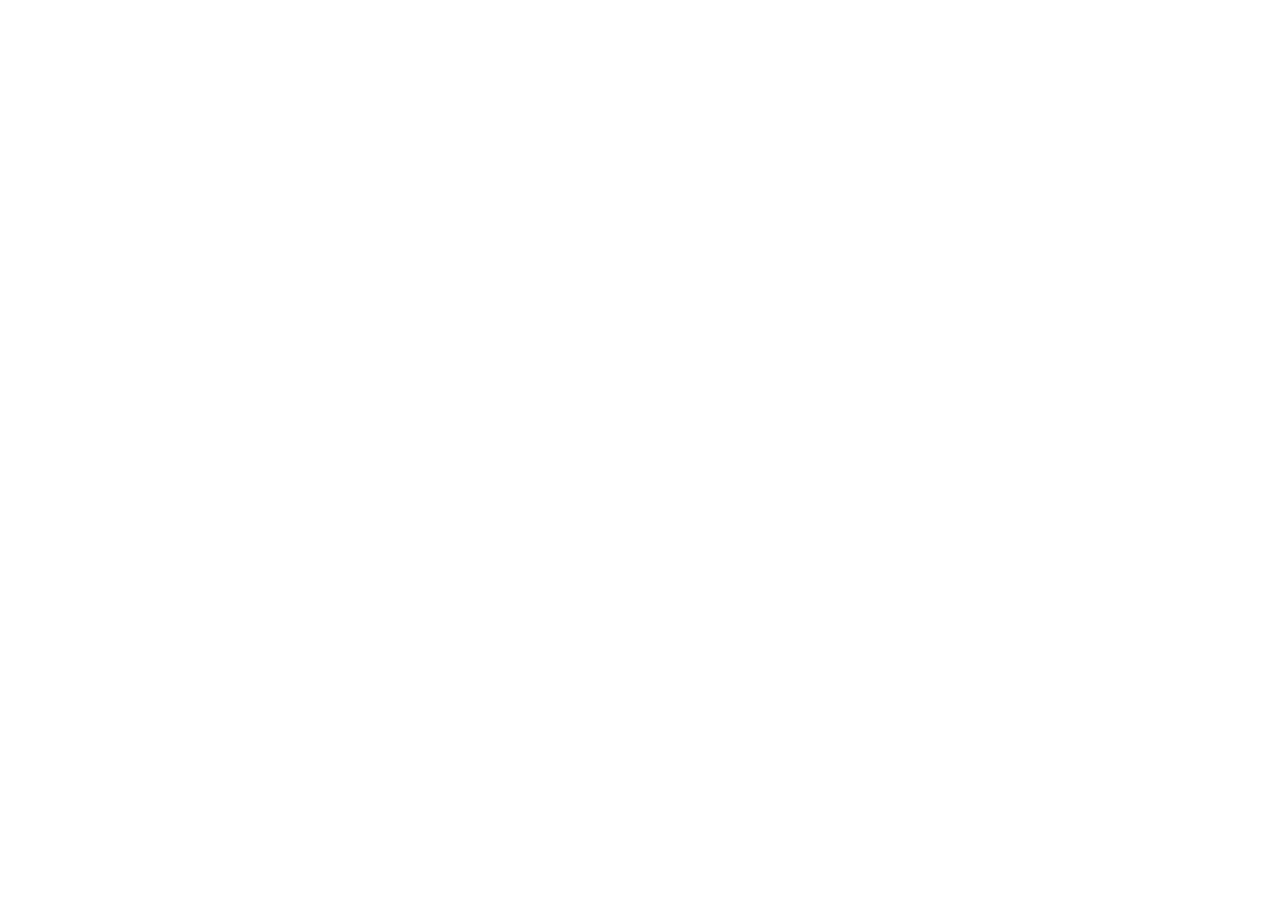
==== index.html @ 0422218f "Updates" ====
<!doctype html><html lang="en" translate="no" class="notranslate"><head><meta charset="utf-8"><meta name="viewport" content="minimum-scale=1,initial-scale=1,width=device-width"><meta name="theme-color" content="#000000"><meta name="google" content="notranslate"><meta name="mobile-web-app-capable" content="yes"><meta name="apple-mobile-web-app-capable" content="yes"><meta name="apple-mobile-web-app-status-bar-style" content="default"><link rel="manifest" href="./manifest.json"><link rel="icon shortcut" href="./favicon.ico"><link rel="apple-touch-icon" sizes="40x40" href="./appIcon/40.png"><link rel="apple-touch-icon" sizes="58x58" href="./appIcon/58.png"><link rel="apple-touch-icon" sizes="60x60" href="./appIcon/60.png"><link rel="apple-touch-icon" sizes="76x76" href="./appIcon/76.png"><link rel="apple-touch-icon" sizes="80x80" href="./appIcon/80.png"><link rel="apple-touch-icon" sizes="87x87" href="./appIcon/87.png"><link rel="apple-touch-icon" sizes="114x114" href="./appIcon/114.png"><link rel="apple-touch-icon" sizes="120x120" href="./appIcon/120.png"><link rel="apple-touch-icon" sizes="128x128" href="./appIcon/128.png"><link rel="apple-touch-icon" sizes="136x136" href="./appIcon/136.png"><link rel="apple-touch-icon" sizes="152x152" href="./appIcon/152.png"><link rel="apple-touch-icon" sizes="167x167" href="./appIcon/167.png"><link rel="apple-touch-icon" sizes="180x180" href="./appIcon/180.png"><link rel="apple-touch-icon" sizes="192x192" href="./appIcon/192.png"><link rel="apple-touch-icon" sizes="1024x1024" href="./appIcon/1024.png"><title>Atomic CRM</title><style>body{margin:0;padding:0;font-family:sans-serif}button,input,select,textarea,a{touch-action:manipulation}.loader-container{background-color:#fafafa;flex-direction:column;justify-content:center;align-items:center;display:flex;position:absolute;inset:0}.loader,.loader:before,.loader:after{border-radius:50%}.loader{color:#283593;text-indent:-99999em;width:10em;height:10em;margin:55px auto;font-size:11px;position:relative;transform:translateZ(0);box-shadow:inset 0 0 0 1em}.loader:before,.loader:after{content:"";position:absolute}.loader:before{transform-origin:5.2em 5.1em;background:#fafafa;border-radius:10.2em 0 0 10.2em;width:5.2em;height:10.2em;animation:2s 1.5s infinite load2;top:-.1em;left:-.1em}.loader:after{transform-origin:0 5.1em;background:#fafafa;border-radius:0 10.2em 10.2em 0;width:5.2em;height:10.2em;animation:2s infinite load2;top:-.1em;left:5.1em}@keyframes load2{0%{transform:rotate(0)}to{transform:rotate(360deg)}}</style><script type="module" crossorigin src="./assets/index-BXaLZfzZ.js"></script><link rel="stylesheet" crossorigin href="./assets/index-CeXigEhn.css"><script id="vite-plugin-pwa:register-sw" src="./registerSW.js"></script></head><body><div id="root"><div class="loader-container"><div class="loader">Loading...</div></div></div><noscript>You need to enable JavaScript to run this app.</noscript></body></html>
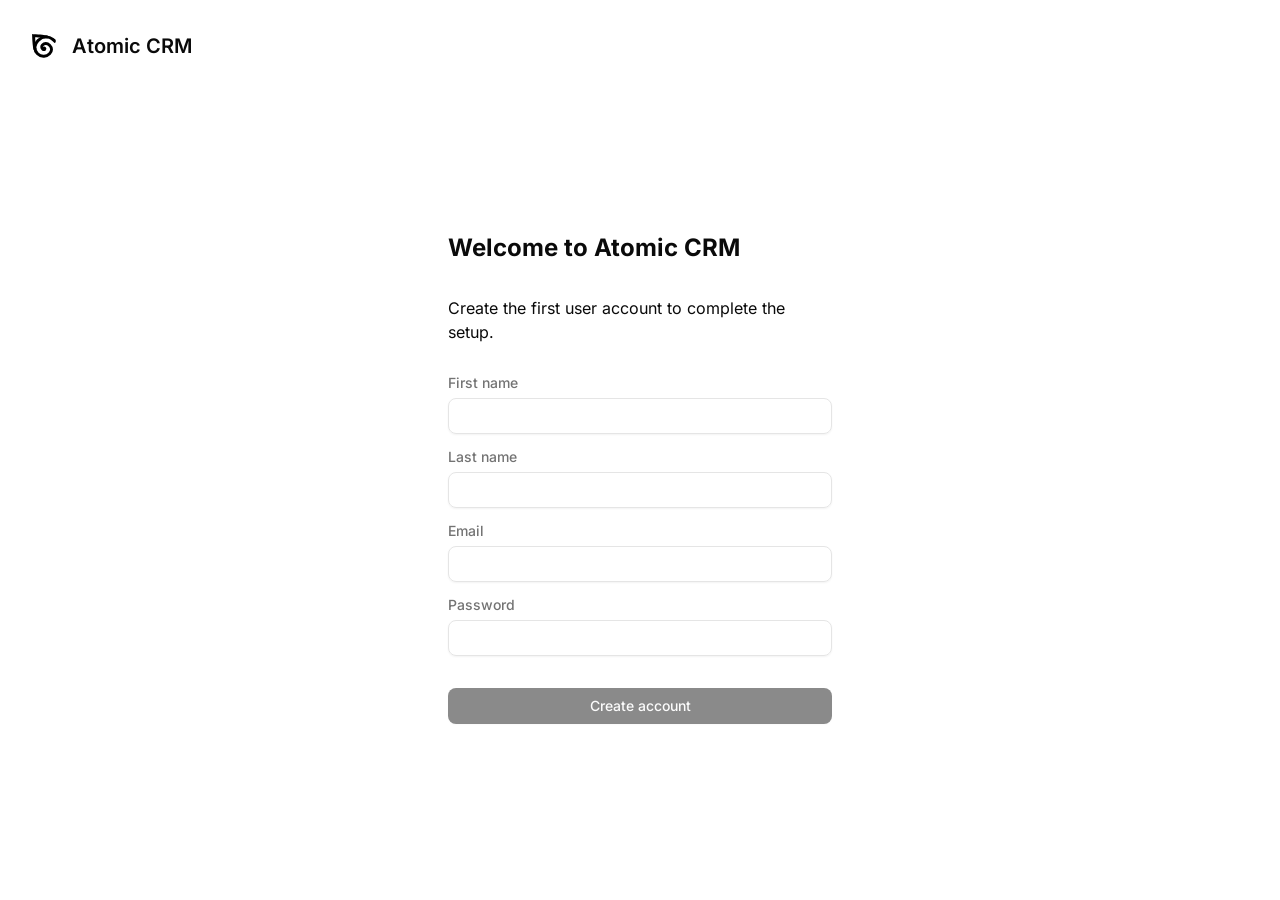
==== commit 154be4a6: "Updates" ====
--- a/index.html
+++ b/index.html
@@ -1 +1 @@
-<!doctype html><html lang="en" translate="no" class="notranslate"><head><meta charset="utf-8"><meta name="viewport" content="minimum-scale=1,initial-scale=1,width=device-width"><meta name="theme-color" content="#000000"><meta name="google" content="notranslate"><meta name="mobile-web-app-capable" content="yes"><meta name="apple-mobile-web-app-capable" content="yes"><meta name="apple-mobile-web-app-status-bar-style" content="default"><link rel="manifest" href="./manifest.json"><link rel="icon shortcut" href="./favicon.ico"><link rel="apple-touch-icon" sizes="40x40" href="./appIcon/40.png"><link rel="apple-touch-icon" sizes="58x58" href="./appIcon/58.png"><link rel="apple-touch-icon" sizes="60x60" href="./appIcon/60.png"><link rel="apple-touch-icon" sizes="76x76" href="./appIcon/76.png"><link rel="apple-touch-icon" sizes="80x80" href="./appIcon/80.png"><link rel="apple-touch-icon" sizes="87x87" href="./appIcon/87.png"><link rel="apple-touch-icon" sizes="114x114" href="./appIcon/114.png"><link rel="apple-touch-icon" sizes="120x120" href="./appIcon/120.png"><link rel="apple-touch-icon" sizes="128x128" href="./appIcon/128.png"><link rel="apple-touch-icon" sizes="136x136" href="./appIcon/136.png"><link rel="apple-touch-icon" sizes="152x152" href="./appIcon/152.png"><link rel="apple-touch-icon" sizes="167x167" href="./appIcon/167.png"><link rel="apple-touch-icon" sizes="180x180" href="./appIcon/180.png"><link rel="apple-touch-icon" sizes="192x192" href="./appIcon/192.png"><link rel="apple-touch-icon" sizes="1024x1024" href="./appIcon/1024.png"><title>Atomic CRM</title><style>body{margin:0;padding:0;font-family:sans-serif}button,input,select,textarea,a{touch-action:manipulation}.loader-container{background-color:#fafafa;flex-direction:column;justify-content:center;align-items:center;display:flex;position:absolute;inset:0}.loader,.loader:before,.loader:after{border-radius:50%}.loader{color:#283593;text-indent:-99999em;width:10em;height:10em;margin:55px auto;font-size:11px;position:relative;transform:translateZ(0);box-shadow:inset 0 0 0 1em}.loader:before,.loader:after{content:"";position:absolute}.loader:before{transform-origin:5.2em 5.1em;background:#fafafa;border-radius:10.2em 0 0 10.2em;width:5.2em;height:10.2em;animation:2s 1.5s infinite load2;top:-.1em;left:-.1em}.loader:after{transform-origin:0 5.1em;background:#fafafa;border-radius:0 10.2em 10.2em 0;width:5.2em;height:10.2em;animation:2s infinite load2;top:-.1em;left:5.1em}@keyframes load2{0%{transform:rotate(0)}to{transform:rotate(360deg)}}</style><script type="module" crossorigin src="./assets/index-BXaLZfzZ.js"></script><link rel="stylesheet" crossorigin href="./assets/index-CeXigEhn.css"><script id="vite-plugin-pwa:register-sw" src="./registerSW.js"></script></head><body><div id="root"><div class="loader-container"><div class="loader">Loading...</div></div></div><noscript>You need to enable JavaScript to run this app.</noscript></body></html>+<!doctype html><html lang="en" translate="no" class="notranslate"><head><meta charset="utf-8"><meta name="viewport" content="minimum-scale=1,initial-scale=1,width=device-width"><meta name="theme-color" content="#000000"><meta name="google" content="notranslate"><meta name="mobile-web-app-capable" content="yes"><meta name="apple-mobile-web-app-capable" content="yes"><meta name="apple-mobile-web-app-status-bar-style" content="default"><link rel="manifest" href="./manifest.json"><link rel="icon shortcut" href="./favicon.ico"><link rel="apple-touch-icon" sizes="40x40" href="./appIcon/40.png"><link rel="apple-touch-icon" sizes="58x58" href="./appIcon/58.png"><link rel="apple-touch-icon" sizes="60x60" href="./appIcon/60.png"><link rel="apple-touch-icon" sizes="76x76" href="./appIcon/76.png"><link rel="apple-touch-icon" sizes="80x80" href="./appIcon/80.png"><link rel="apple-touch-icon" sizes="87x87" href="./appIcon/87.png"><link rel="apple-touch-icon" sizes="114x114" href="./appIcon/114.png"><link rel="apple-touch-icon" sizes="120x120" href="./appIcon/120.png"><link rel="apple-touch-icon" sizes="128x128" href="./appIcon/128.png"><link rel="apple-touch-icon" sizes="136x136" href="./appIcon/136.png"><link rel="apple-touch-icon" sizes="152x152" href="./appIcon/152.png"><link rel="apple-touch-icon" sizes="167x167" href="./appIcon/167.png"><link rel="apple-touch-icon" sizes="180x180" href="./appIcon/180.png"><link rel="apple-touch-icon" sizes="192x192" href="./appIcon/192.png"><link rel="apple-touch-icon" sizes="1024x1024" href="./appIcon/1024.png"><title>Atomic CRM</title><style>body{margin:0;padding:0;font-family:sans-serif}button,input,select,textarea,a{touch-action:manipulation}.loader-container{background-color:#fafafa;flex-direction:column;justify-content:center;align-items:center;display:flex;position:absolute;inset:0}.loader,.loader:before,.loader:after{border-radius:50%}.loader{color:#283593;text-indent:-99999em;width:10em;height:10em;margin:55px auto;font-size:11px;position:relative;transform:translateZ(0);box-shadow:inset 0 0 0 1em}.loader:before,.loader:after{content:"";position:absolute}.loader:before{transform-origin:5.2em 5.1em;background:#fafafa;border-radius:10.2em 0 0 10.2em;width:5.2em;height:10.2em;animation:2s 1.5s infinite load2;top:-.1em;left:-.1em}.loader:after{transform-origin:0 5.1em;background:#fafafa;border-radius:0 10.2em 10.2em 0;width:5.2em;height:10.2em;animation:2s infinite load2;top:-.1em;left:5.1em}@keyframes load2{0%{transform:rotate(0)}to{transform:rotate(360deg)}}</style><script type="module" crossorigin src="./assets/index-CVOSNVJX.js"></script><link rel="stylesheet" crossorigin href="./assets/index-CeXigEhn.css"><script id="vite-plugin-pwa:register-sw" src="./registerSW.js"></script></head><body><div id="root"><div class="loader-container"><div class="loader">Loading...</div></div></div><noscript>You need to enable JavaScript to run this app.</noscript></body></html>
